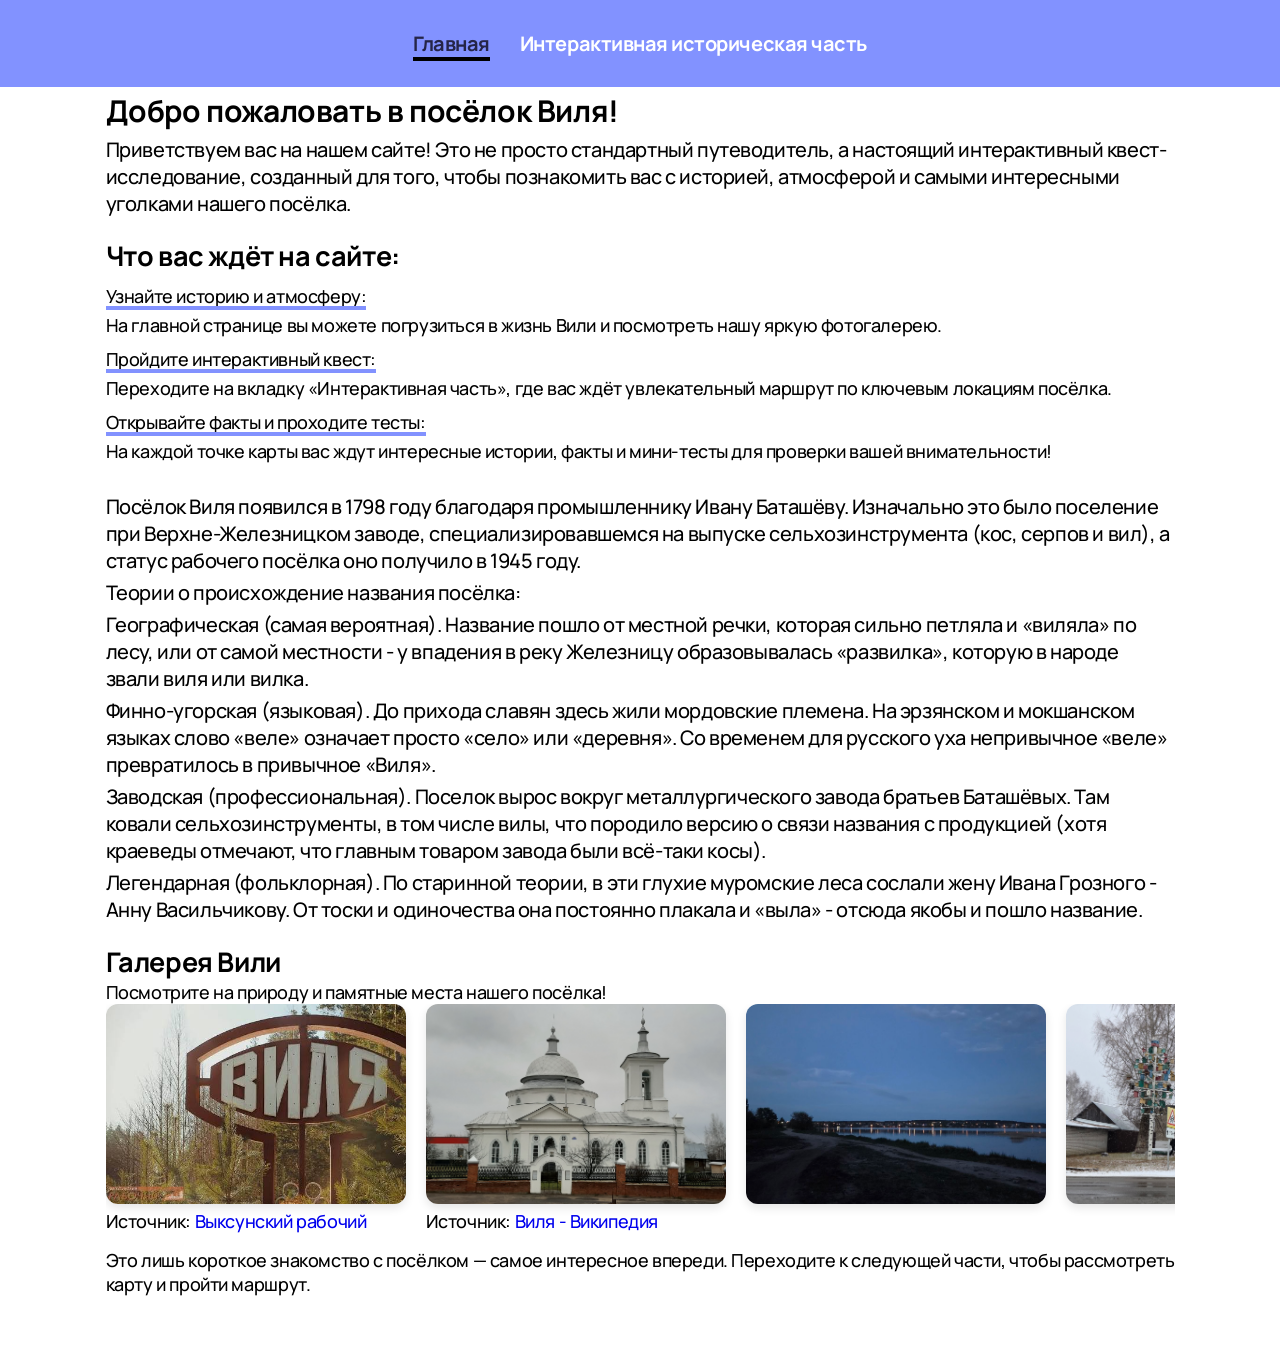
==== index.html @ 3fe9acee "final version" ====
<!DOCTYPE html>
<html lang="ru">
    <head>
        <meta charset="UTF-8">
        <meta name="viewport" content="width=device-width, initial-scale=1.0">
        <title>Главная Посёлок Виля</title>
        <link rel="stylesheet" href="style.css">
        <link rel="shortcut icon" href="logos/Group 1.png" type="image/x-icon">
        <link rel="preconnect" href="https://fonts.googleapis.com">
        <link rel="preconnect" href="https://fonts.gstatic.com" crossorigin>
        <link href="https://fonts.googleapis.com/css2?family=Manrope:wght@400;500;700&display=swap" rel="stylesheet">
    </head>
    <body>
        <header class="header1">
            <div class="header1__container">
                <nav class="header1__nav">
                    <ul class="header1__list">
                        <li>
                            <a class="header1__list-link active" href="index.html">Главная</a>
                        </li>
                        <li class="header1__list-item">
                            <a class="header1__list-link" href="quest.html">Интерактивная историческая часть</a>
                        </li> 
                    </ul>
                </nav>
            </div>
        </header>      
        <main>
            <section class="glav">
                <div class="glav__container">
                    <div class="vstup">
                        <h1>Добро пожаловать в посёлок Виля!</h1>
                        <p>Приветствуем вас на нашем сайте! Это не просто стандартный путеводитель, а настоящий интерактивный квест-исследование, созданный для того, чтобы познакомить вас с историей, атмосферой и самыми интересными уголками нашего посёлка.</p>
                    </div>
                    <h2 class="zagol">Что вас ждёт на сайте:</h2>
                    <ul class="opis">
                        <li>
                           <p class="znac">​Узнайте историю и атмосферу:</p>                            
                            <p>На главной странице вы можете погрузиться в жизнь Вили и посмотреть нашу яркую фотогалерею.</p>
                       </li>
                       <li>
                           <p class="znac">​Пройдите интерактивный квест:</p> 
                            <p>Переходите на вкладку «Интерактивная часть», где вас ждёт увлекательный маршрут по ключевым локациям посёлка.</p>
                        </li>
                        <li>
                            <p class="znac">Открывайте факты и проходите тесты:</p>
                            <p>На каждой точке карты вас ждут интересные истории, факты и мини-тесты для проверки вашей внимательности!</p>
                        </li>
                    </ul>
                    <div class="vstup">
                        <p>Посёлок Виля появился в 1798 году благодаря промышленнику Ивану Баташёву. Изначально это было поселение при Верхне-Железницком заводе, специализировавшемся на выпуске сельхозинструмента (кос, серпов и вил), а статус рабочего посёлка оно получило в 1945 году.</p>
                        <p>Теории о происхождение названия посёлка:</p>
                        <p>Географическая (самая вероятная). Название пошло от местной речки, которая сильно петляла и «виляла» по лесу, или от самой местности - у впадения в реку Железницу образовывалась «развилка», которую в народе звали виля или вилка.</p>
                        <p>Финно-угорская (языковая). До прихода славян здесь жили мордовские племена. На эрзянском и мокшанском языках слово «веле» означает просто «село» или «деревня». Со временем для русского уха непривычное «веле» превратилось в привычное «Виля».</p>
                        <p>Заводская (профессиональная). Поселок вырос вокруг металлургического завода братьев Баташёвых. Там ковали сельхозинструменты, в том числе вилы, что породило версию о связи названия с продукцией (хотя краеведы отмечают, что главным товаром завода были всё-таки косы).</p>
                        <p>Легендарная (фольклорная). По старинной теории, в эти глухие муромские леса сослали жену Ивана Грозного - Анну Васильчикову. От тоски и одиночества она постоянно плакала и «выла» - отсюда якобы и пошло название.</p>
                    </div>
                    <div class="gal">
                        <h2>Галерея Вили</h2>
                        <p>Посмотрите на природу и памятные места нашего посёлка!</p>
                    </div>
                </div>
                <div class="gallery__container">
                    <div class="gallery" id="galler">
                        <figure>
                            <img src="gallery/images.jpeg" alt="">
                            <figcaption>
                                Источник: <a href="https://vr-vyksa.ru/derevenki/vilskaya-letopis-ot-ery-kosy-do-epohi-interneta/">Выксунский рабочий</a>
                            </figcaption>
                        </figure>
                        <figure>
                            <img src="gallery/Никольская_церковь_(Виля).jpg" alt="" class="">
                                <figcaption>
                                    Источник: <a href="https://ru.wikipedia.org/wiki/%D0%92%D0%B8%D0%BB%D1%8F">Виля - Википедия</a>
                                </figcaption>
                        </figure>
                        <img src="gallery/photo_2026-11-17_16-24-00.jpg" alt="">
                        <img src="gallery/photo_2026-11-18_17-15-27.jpg" alt="">
                        <img src="gallery/photo_2026-11-19_18-27-49.jpg" alt="">
                        <img src="gallery/photo_2026-11-18_17-15-36.jpg" alt="">
                        <img src="gallery/photo_2026-11-19_18-28-01.jpg" alt="">
                    </div>
                </div>
                <div class="perehod__container">
                    <p>Это лишь короткое знакомство с посёлком — самое интересное впереди. Переходите к следующей части, чтобы рассмотреть карту и пройти маршрут.</p>
                </div>
            </section>
            <div id="lightbox" class="lightbox">
                <span class="lightbox__close">&times;</span>
                <img class="lightbox__img" src="" alt="">
            </div>
        </main>
        <script src="gallery.js"></script>
    </body>
</html>
---- style.css ----
:root {
    --vave: #8292FF;
}

html {
     scroll-padding: 100px;
     scroll-behavior: smooth;
}

* {

     margin: 0;
     padding: 0;
     box-sizing: border-box;
 }

 body {
     font-family: "Manrope", sans-serif;
 }

 .header1 {
     position: fixed;
     width: 100%;
     background: var(--vave);
     color: #fff;
     z-index: 999;
     top: 0;
     padding-block: 30px;

 }


 .header1__list {
     display: flex;
     justify-content: center;
     align-items: center;
     gap: clamp(15px, 4vw, 30px);
 }

  ul {
    list-style: none;
 }

 .header1__list-link {
     font-weight: 700;
     font-size: 20px;
     letter-spacing: -0.47px;
     color: #fff;
     transition: color 0.3s;
 }

 .header1__list-link.active {
     color: rgb(37, 37, 71);
     border-bottom: 4px solid black;
     padding-bottom: 0px ;
 }

  .header1__list-link:hover{
     color: rgb(37, 37, 71);
 }

 a {
     text-decoration: none;
 }

 [class*="__container"] {
     max-width: 1069px;
     margin-inline: auto;
 } 

.glav {
     padding-block: 70px ;
     padding-inline: 10px;
     font-weight: 500;
     font-size: 18px;
     letter-spacing: -0.40px;
}

.vstup {
     font-size: 20px;
     padding-block: 20px;
     display: flex;
     flex-direction: column;
     gap: 5px;
}
.opis {
     padding-block: 10px;
     display: flex;
     flex-direction: column;
     gap: 10px;
}

.znac {
    padding-bottom: 5px;
    position: relative;
    display: inline-block;
}

.znac::after{
    content: '';
    position: absolute;
    bottom: 3px;
    left: 0;
    width: 100%;
    border-bottom: 4px solid var(--vave);
}

.gallery__container {
    width: 100%;
    overflow-x: auto;
    padding-bottom: 15px;
    scrollbar-color: var(--vave) #f1f5f9;
}

.gallery {
    display: flex;
    gap: 20px;
    width: max-content;
}

.gallery img {
    width: 300px;
    height: 200px;
    object-fit: cover;
    border-radius: 12px;
    box-shadow: 0 4px 10px rgba(0, 0, 0, 0.1);
    cursor: pointer;
    transition: transform 0.3s ease;
}

.gallery img:hover {
    transform: scale(1.02);
}

.lightbox {
    display: none;
    position: fixed;
    top: 0;
    left: 0;
    width: 100%;
    height: 100%;
    background: rgba(0, 0, 0, 0.85);
    z-index: 1000;
    justify-content: center;
    align-items: center;
}

.lightbox.active {
    display: flex;
}

.lightbox__img {
    max-width: 85%;
    max-height: 85vh;
    border-radius: 12px;
    box-shadow: 0 10px 25px rgba(0, 0, 0, 0.5);
    object-fit: contain;
}

.lightbox__close {
    position: absolute;
    top: 20px;
    right: 30px;
    font-size: 40px;
    color: #fff;
    cursor: pointer;
    font-weight: bold;
}

.lightbox__close:hover {
    color: var(--vave);
}

.perehod {
    padding-block: 20px;
    display: flex;
}

.vyb {
    position: relative;
    padding-left: 3%;
    padding-bottom: 5px;
    border-bottom: 4px;
}

.vyb::after{
    content: '';
    position: absolute;
    bottom: 3px;
    left: 3%;
    width: 93%;
    border-bottom: 4px solid var(--vave);
}
.map {
    padding-block: 100px;
}
img.my-map {
    display: block;
    margin: 0 auto;
    width: 95%;
    height: auto;
}

.map p {
    font-size: 20px;
    font-weight: 500;
    margin-bottom: 20px;
}


.map_buttons {
    position: relative;
    width: 95%;
    max-width: 100%;
    margin: 0 auto;
}
.map_buttons .my-map {
    display: block;
    width: 100%;
    height: auto;
}

.map-btn {
    position: absolute;
    height: 20px;
    width: 20px;
    border-radius: 50%;
    background-color: var(--vave);
    border: 2px solid darkblue;
    cursor: pointer;
}

.map-btn--3 { 
    top: 15%;
    left: 45%;
}

.map-btn--2 {
    top: 62%;
    left: 46%;
}

.map-btn--1 {
    top: 88%;
    left: 46%;
}

.back-btn {
    background-color: var(--vave);
    margin-bottom: 16px;
    padding: 8px 14px;
    border-radius: 8px;
    cursor: pointer; 
    border: 2px solid;
}

.point-info {
    max-width: 600px;
    margin: 20px auto 0;
    padding: 16px;
    border-radius: 12px;
    background: rgba(255, 255, 255, 0.9);
}

.quiz-answers-btn {
    display: flex;
    flex-wrap: wrap;
    gap: 8px;
    margin-top: 10px;
}

.quiz-answers-btn button {
    padding: 8px 12px;
    border-radius: 8px;
    cursor: pointer;
    background-color: var(--vave);
    border: 2px solid #665e7a;
}

.start-quiz-btn{
    display: flex;
    flex-wrap: wrap;
    gap: 8px;
    margin-top: 10px;
    padding: 8px 12px;
    border-radius: 8px;
    cursor: pointer;
    background-color: var(--vave);
    border: 2px solid #665e7a;
}

.point-media {
    margin-bottom: 14px;
}

.point-photo {
    display: block;
    width: 100%;
    max-width: 480px;
    max-height: 320px;
    object-fit: cover;
    border-radius: 10px;
}

.photo-source {
    margin-top: 6px;
    font-size: 13px;
}

.photo-source a {
    color: inherit;
    text-decoration: underline;
}

.perehod {
     font-size: 20px;
     padding-block: 20px;
     display: flex;
     flex-direction: column;
     gap: 5px;
}

.qvstup {
    position: relative;
    padding-left: 3%;
    padding-bottom: 5px;
}
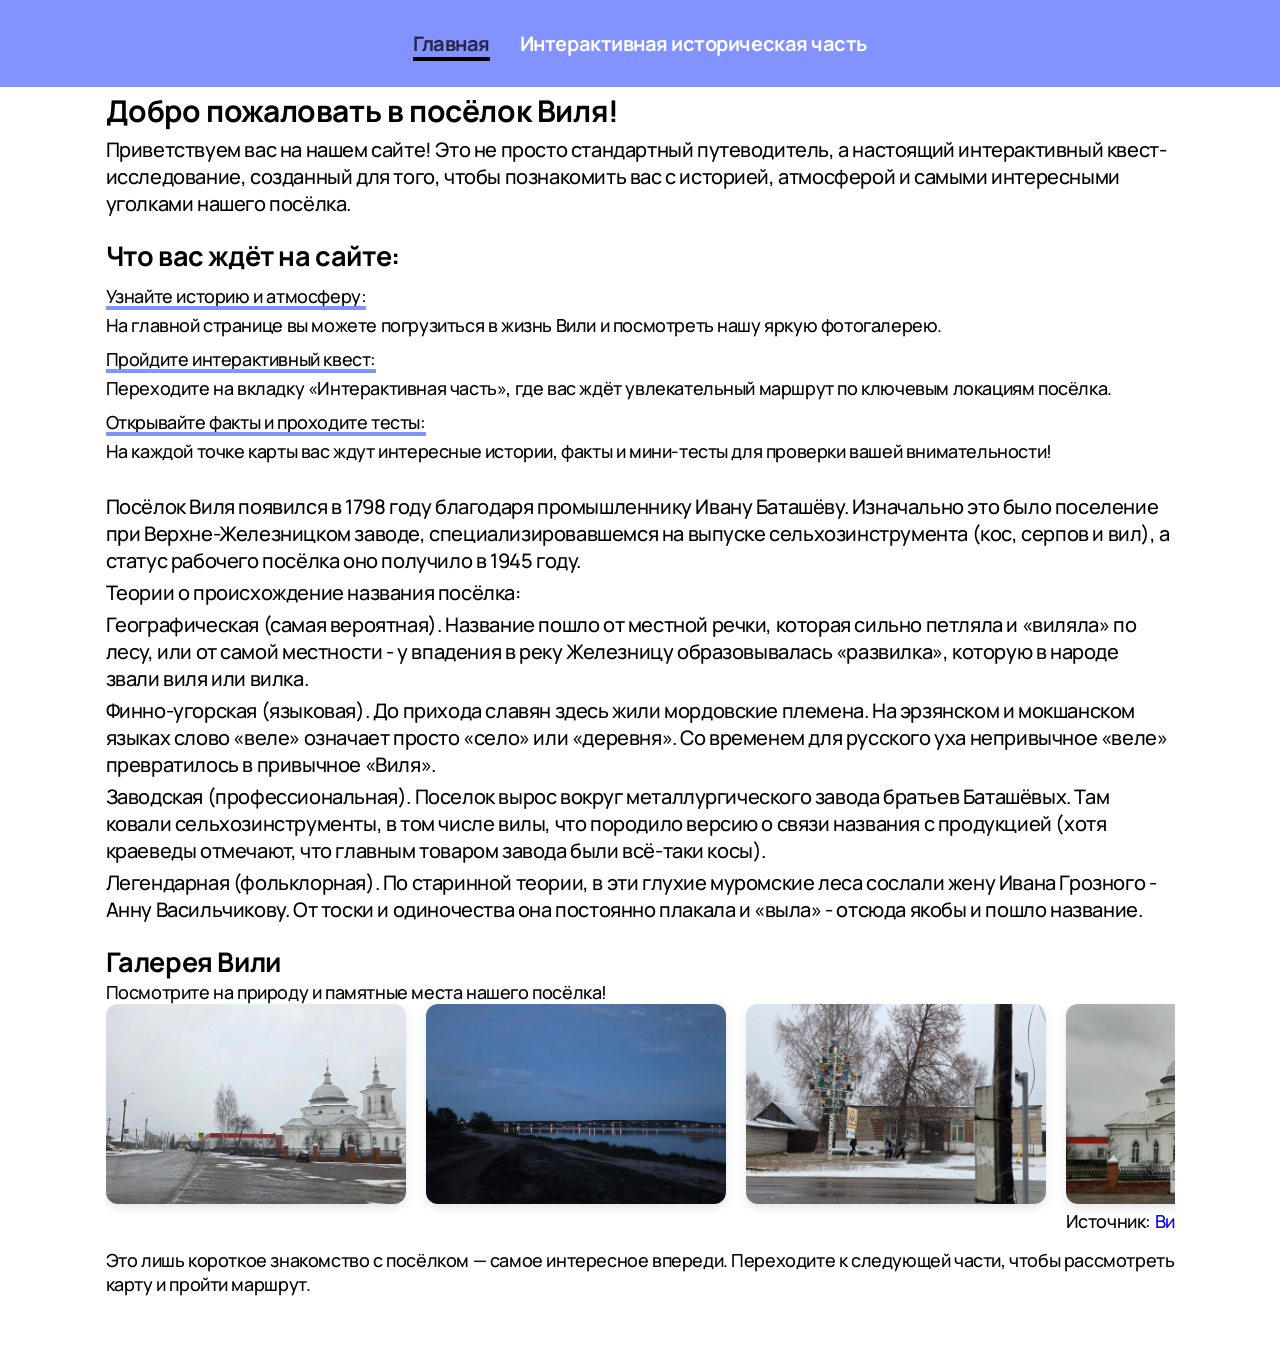
==== commit d4d0fc1c: "update gallery photo order" ====
--- a/index.html
+++ b/index.html
@@ -62,22 +62,22 @@
                 </div>
                 <div class="gallery__container">
                     <div class="gallery" id="galler">
+                        <img src="gallery/photo_2026-11-18_17-15-36.jpg" alt="">
+                        <img src="gallery/photo_2026-11-17_16-24-00.jpg" alt="">
+                        <img src="gallery/photo_2026-11-18_17-15-27.jpg" alt="">
+                        <figure>
+                            <img src="gallery/Никольская_церковь_(Виля).jpg" alt="" class="">
+                                <figcaption>
+                                    Источник: <a href="https://ru.wikipedia.org/wiki/%D0%92%D0%B8%D0%BB%D1%8F">Виля - Википедия</a>
+                                </figcaption>
+                        </figure>
+                        <img src="gallery/photo_2026-11-19_18-27-49.jpg" alt="">
                         <figure>
                             <img src="gallery/images.jpeg" alt="">
                             <figcaption>
                                 Источник: <a href="https://vr-vyksa.ru/derevenki/vilskaya-letopis-ot-ery-kosy-do-epohi-interneta/">Выксунский рабочий</a>
                             </figcaption>
                         </figure>
-                        <figure>
-                            <img src="gallery/Никольская_церковь_(Виля).jpg" alt="" class="">
-                                <figcaption>
-                                    Источник: <a href="https://ru.wikipedia.org/wiki/%D0%92%D0%B8%D0%BB%D1%8F">Виля - Википедия</a>
-                                </figcaption>
-                        </figure>
-                        <img src="gallery/photo_2026-11-17_16-24-00.jpg" alt="">
-                        <img src="gallery/photo_2026-11-18_17-15-27.jpg" alt="">
-                        <img src="gallery/photo_2026-11-19_18-27-49.jpg" alt="">
-                        <img src="gallery/photo_2026-11-18_17-15-36.jpg" alt="">
                         <img src="gallery/photo_2026-11-19_18-28-01.jpg" alt="">
                     </div>
                 </div>
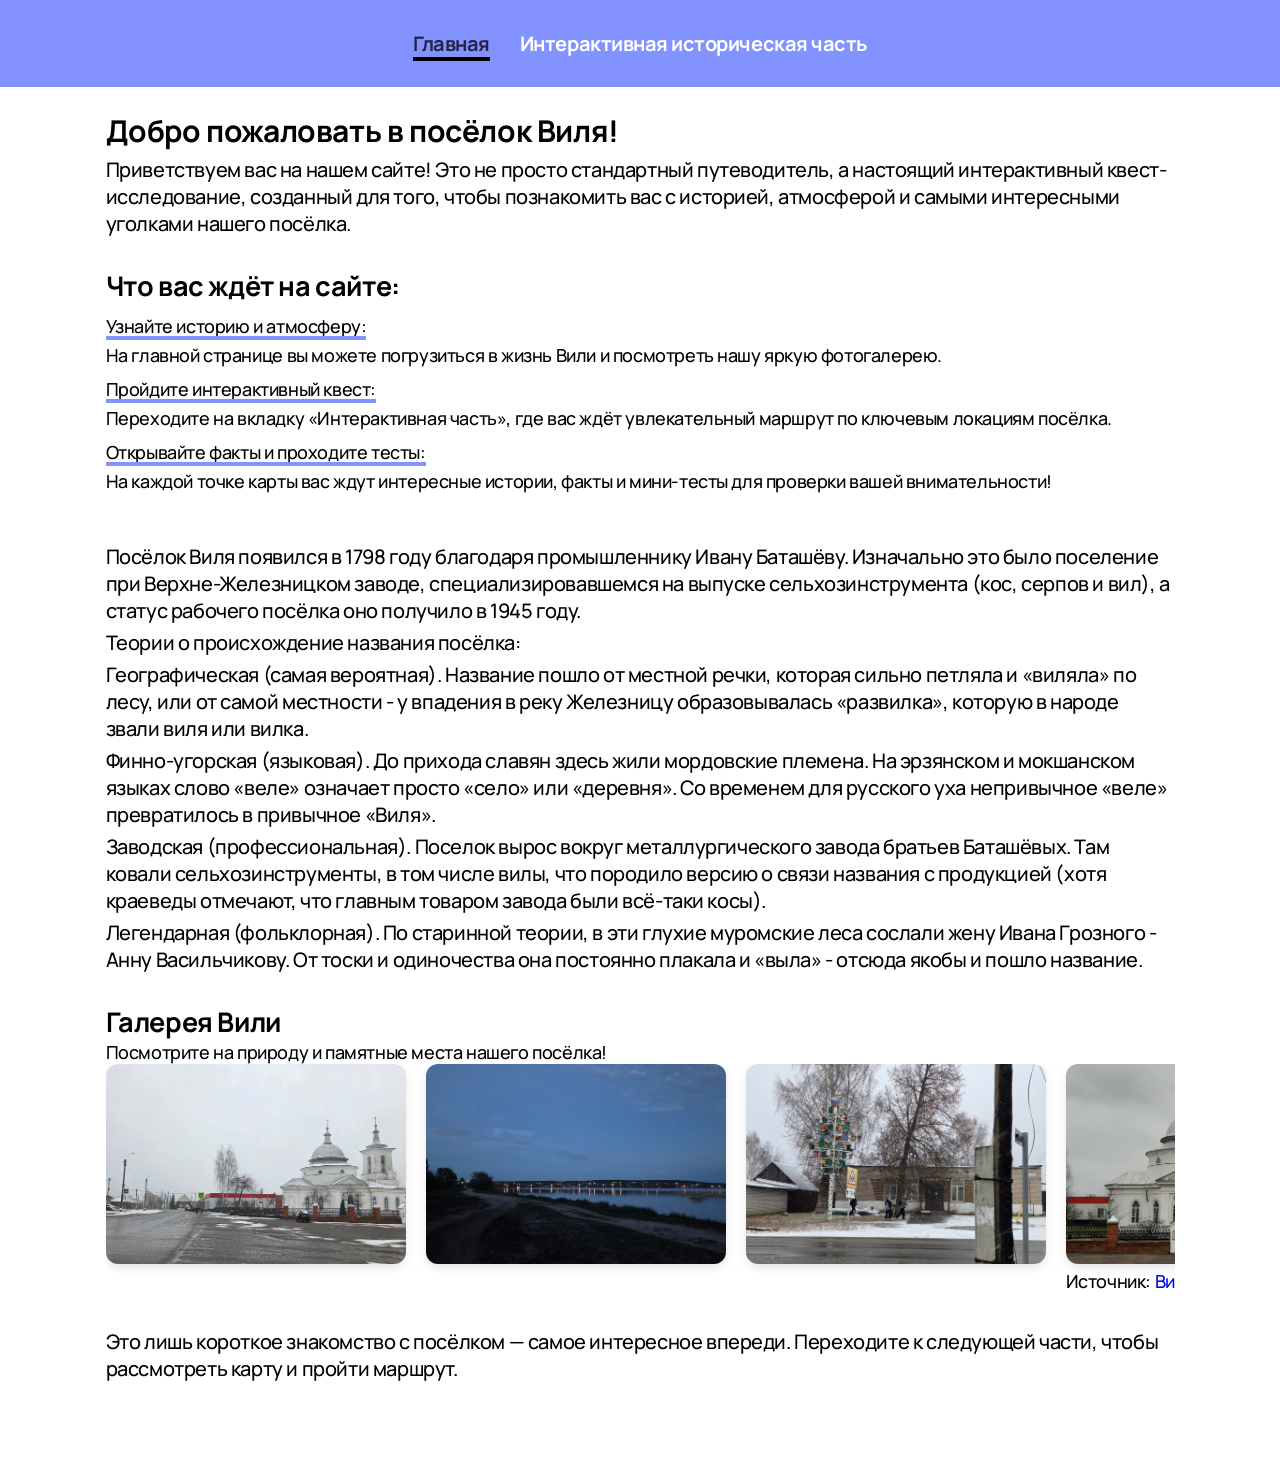
==== commit 125e5e1d: "fix" ====
--- a/index.html
+++ b/index.html
@@ -82,7 +82,7 @@
                     </div>
                 </div>
                 <div class="perehod__container">
-                    <p>Это лишь короткое знакомство с посёлком — самое интересное впереди. Переходите к следующей части, чтобы рассмотреть карту и пройти маршрут.</p>
+                    <p class="perehod">Это лишь короткое знакомство с посёлком — самое интересное впереди. Переходите к следующей части, чтобы рассмотреть карту и пройти маршрут.</p>
                 </div>
             </section>
             <div id="lightbox" class="lightbox">
--- a/style.css
+++ b/style.css
@@ -78,7 +78,8 @@
 
 .vstup {
      font-size: 20px;
-     padding-block: 20px;
+     padding-bottom: 30px;
+     padding-top: 40px;
      display: flex;
      flex-direction: column;
      gap: 5px;
@@ -192,7 +193,7 @@
     border-bottom: 4px solid var(--vave);
 }
 .map {
-    padding-block: 100px;
+    padding-block: 120px;
 }
 img.my-map {
     display: block;
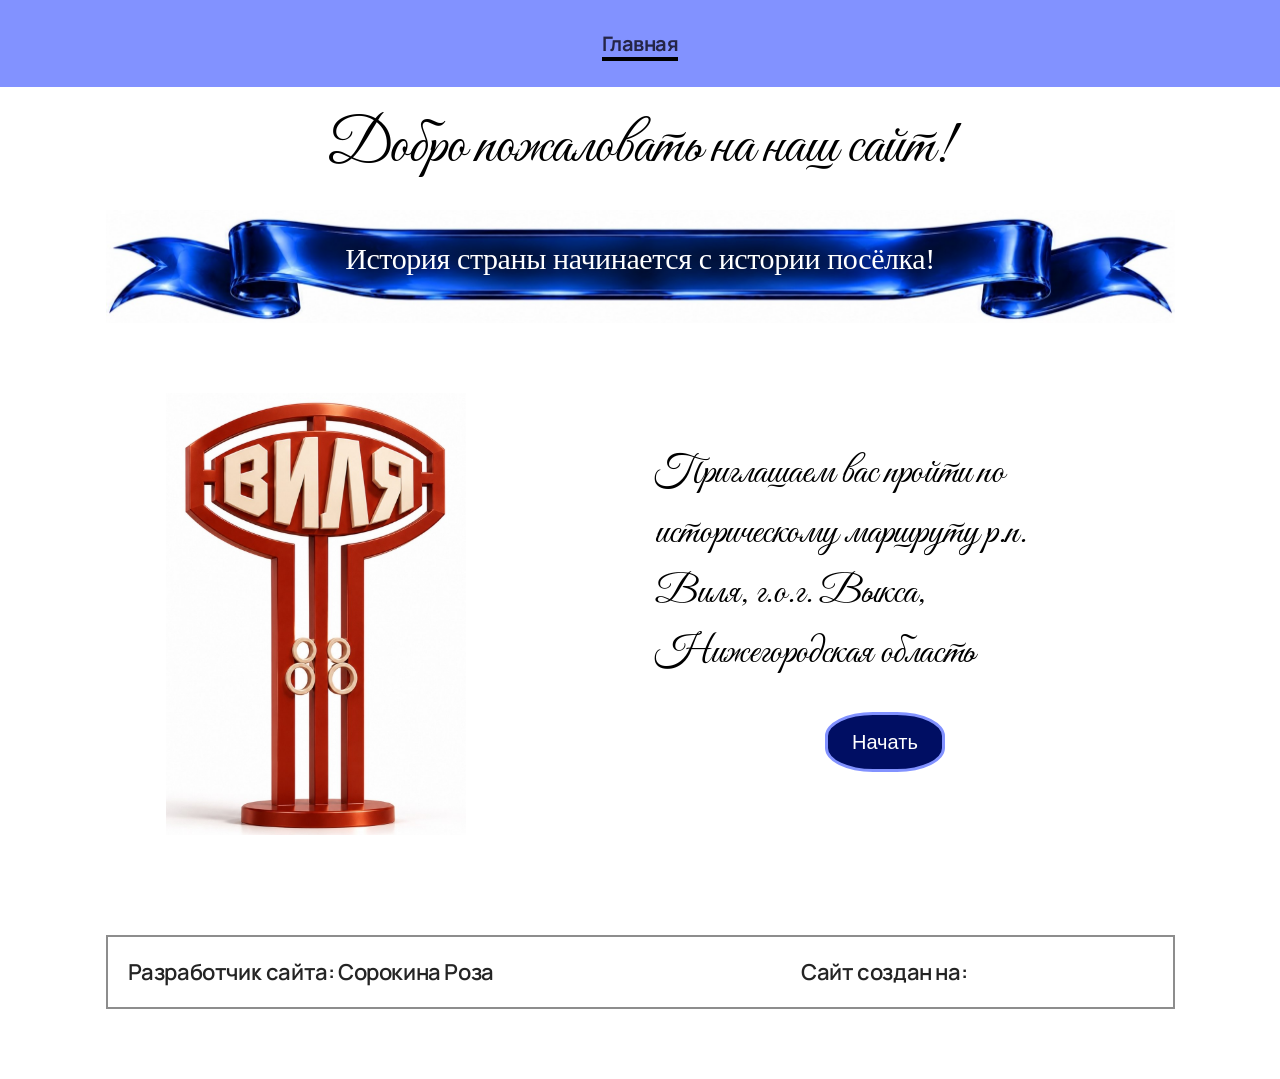
==== commit f4f8abd8: "white" ====
--- a/index.html
+++ b/index.html
@@ -8,7 +8,7 @@
         <link rel="shortcut icon" href="logos/Group 1.png" type="image/x-icon">
         <link rel="preconnect" href="https://fonts.googleapis.com">
         <link rel="preconnect" href="https://fonts.gstatic.com" crossorigin>
-        <link href="https://fonts.googleapis.com/css2?family=Manrope:wght@400;500;700&display=swap" rel="stylesheet">
+        <link href="https://fonts.googleapis.com/css2?family=Cormorant+Infant:ital,wght@0,300..700;1,300..700&family=Great+Vibes&family=Manrope:wght@200..800&family=Old+Standard+TT:ital,wght@0,400;0,700;1,400&display=swap" rel="stylesheet">
     </head>
     <body>
         <header class="header1">
@@ -18,9 +18,6 @@
                         <li>
                             <a class="header1__list-link active" href="index.html">Главная</a>
                         </li>
-                        <li class="header1__list-item">
-                            <a class="header1__list-link" href="quest.html">Интерактивная историческая часть</a>
-                        </li> 
                     </ul>
                 </nav>
             </div>
@@ -29,67 +26,27 @@
             <section class="glav">
                 <div class="glav__container">
                     <div class="vstup">
-                        <h1>Добро пожаловать в посёлок Виля!</h1>
-                        <p>Приветствуем вас на нашем сайте! Это не просто стандартный путеводитель, а настоящий интерактивный квест-исследование, созданный для того, чтобы познакомить вас с историей, атмосферой и самыми интересными уголками нашего посёлка.</p>
+                        <h1 class="vstupdobr">Добро пожаловать на наш сайт!</h1>
+                        <div class="cytat_block">
+                            <img src="gallery/photo_2026-11-25_17-27-34.jpg" alt="" class="cytat_img">
+                            <p class="cytat">История страны начинается с истории посёлка!</p>
+                        </div>
                     </div>
-                    <h2 class="zagol">Что вас ждёт на сайте:</h2>
-                    <ul class="opis">
-                        <li>
-                           <p class="znac">​Узнайте историю и атмосферу:</p>                            
-                            <p>На главной странице вы можете погрузиться в жизнь Вили и посмотреть нашу яркую фотогалерею.</p>
-                       </li>
-                       <li>
-                           <p class="znac">​Пройдите интерактивный квест:</p> 
-                            <p>Переходите на вкладку «Интерактивная часть», где вас ждёт увлекательный маршрут по ключевым локациям посёлка.</p>
-                        </li>
-                        <li>
-                            <p class="znac">Открывайте факты и проходите тесты:</p>
-                            <p>На каждой точке карты вас ждут интересные истории, факты и мини-тесты для проверки вашей внимательности!</p>
-                        </li>
-                    </ul>
-                    <div class="vstup">
-                        <p>Посёлок Виля появился в 1798 году благодаря промышленнику Ивану Баташёву. Изначально это было поселение при Верхне-Железницком заводе, специализировавшемся на выпуске сельхозинструмента (кос, серпов и вил), а статус рабочего посёлка оно получило в 1945 году.</p>
-                        <p>Теории о происхождение названия посёлка:</p>
-                        <p>Географическая (самая вероятная). Название пошло от местной речки, которая сильно петляла и «виляла» по лесу, или от самой местности - у впадения в реку Железницу образовывалась «развилка», которую в народе звали виля или вилка.</p>
-                        <p>Финно-угорская (языковая). До прихода славян здесь жили мордовские племена. На эрзянском и мокшанском языках слово «веле» означает просто «село» или «деревня». Со временем для русского уха непривычное «веле» превратилось в привычное «Виля».</p>
-                        <p>Заводская (профессиональная). Поселок вырос вокруг металлургического завода братьев Баташёвых. Там ковали сельхозинструменты, в том числе вилы, что породило версию о связи названия с продукцией (хотя краеведы отмечают, что главным товаром завода были всё-таки косы).</p>
-                        <p>Легендарная (фольклорная). По старинной теории, в эти глухие муромские леса сослали жену Ивана Грозного - Анну Васильчикову. От тоски и одиночества она постоянно плакала и «выла» - отсюда якобы и пошло название.</p>
+                    <div class="perehod">
+                        <img src="gallery/photo_2026-11-25_17-35-12.jpg" alt="" class="stela">
+                        <div class="nachat">
+                            <p class="prigl">Приглашаем вас пройти по историческому маршруту р.п. Виля, г.о.г. Выкса, Нижегородская область</p>
+                            <button type="button" class="btn-nachat">Начать</button>
+                        </div>
                     </div>
-                    <div class="gal">
-                        <h2>Галерея Вили</h2>
-                        <p>Посмотрите на природу и памятные места нашего посёлка!</p>
+                    <div class="author__container">
+                        <div class="author">
+                            <p>   Разработчик сайта: Сорокина Роза</p>
+                            <P>Сайт создан на:</P>
+                        </div>
                     </div>
                 </div>
-                <div class="gallery__container">
-                    <div class="gallery" id="galler">
-                        <img src="gallery/photo_2026-11-18_17-15-36.jpg" alt="">
-                        <img src="gallery/photo_2026-11-17_16-24-00.jpg" alt="">
-                        <img src="gallery/photo_2026-11-18_17-15-27.jpg" alt="">
-                        <figure>
-                            <img src="gallery/Никольская_церковь_(Виля).jpg" alt="" class="">
-                                <figcaption>
-                                    Источник: <a href="https://ru.wikipedia.org/wiki/%D0%92%D0%B8%D0%BB%D1%8F">Виля - Википедия</a>
-                                </figcaption>
-                        </figure>
-                        <img src="gallery/photo_2026-11-19_18-27-49.jpg" alt="">
-                        <figure>
-                            <img src="gallery/images.jpeg" alt="">
-                            <figcaption>
-                                Источник: <a href="https://vr-vyksa.ru/derevenki/vilskaya-letopis-ot-ery-kosy-do-epohi-interneta/">Выксунский рабочий</a>
-                            </figcaption>
-                        </figure>
-                        <img src="gallery/photo_2026-11-19_18-28-01.jpg" alt="">
-                    </div>
-                </div>
-                <div class="perehod__container">
-                    <p class="perehod">Это лишь короткое знакомство с посёлком — самое интересное впереди. Переходите к следующей части, чтобы рассмотреть карту и пройти маршрут.</p>
-                </div>
             </section>
-            <div id="lightbox" class="lightbox">
-                <span class="lightbox__close">&times;</span>
-                <img class="lightbox__img" src="" alt="">
-            </div>
         </main>
-        <script src="gallery.js"></script>
     </body>
 </html>
--- a/style.css
+++ b/style.css
@@ -13,6 +13,12 @@
      padding: 0;
      box-sizing: border-box;
  }
+
+ .marck-script-regular {
+  font-family: "Marck Script", cursive;
+  font-weight: 400;
+  font-style: normal;
+}
 
  body {
      font-family: "Manrope", sans-serif;
@@ -84,6 +90,101 @@
      flex-direction: column;
      gap: 5px;
 }
+
+.vstupdobr {
+    font-size: 60px;
+    font-family: "Great Vibes", cursive;
+    font-weight: 500;
+    font-style: normal;
+    margin: 0 auto;
+}
+
+.cytat_block {
+    font-size: 30px;
+    padding-block: 20px;
+    font-weight: 500;
+    width: 100%;
+    max-width: 100%;
+    position: relative;
+    display: inline-block;
+    margin: 0 auto;
+
+}
+
+.cytat_img {
+    display: block;
+    width: 100%;
+    max-height: 180px;
+    object-fit: contain;
+}
+
+.cytat {
+    font-family: "Old Standard";
+    position: absolute;
+    top: 47%;
+    left: 50%;
+    transform: translate(-50%, -60%);
+    margin: 0 auto;
+    white-space: nowrap;
+    color: #fff;
+}
+
+.perehod {
+    display: flex;
+    padding-inline: 60px;
+    gap: 20%;
+    margin-bottom: 80px;
+}
+
+.perehod img {
+    width: 100%;
+    max-width: 300px;
+    height: auto;
+    object-fit: contain;
+    display: block;
+}
+
+.nachat {
+    padding-block: 50px;
+    display: flex;
+    flex-direction: column;
+    align-items: flex-start;
+    gap: 16px;
+    max-width: 460px;
+}
+
+.prigl {
+    font-family: "Great Vibes", sans-serif;
+    font-size: 40px;
+    font-weight: 500;
+    margin: 0;
+    line-height: 1.5;
+}
+
+.btn-nachat {
+    display: inline-block;
+    cursor: pointer;
+    border-radius: 40%;
+    background: #000e63;
+    border: 3px solid var(--vave);
+    color: #fff;
+    height: 60px;
+    width: 120px;
+    margin: auto;
+    font-size: 20px;
+       
+}
+
+.author { 
+    padding: 20px;
+    font-size: 22px;
+    font-weight: 600;
+    color: #242424;
+    display: flex;
+    gap: 30%;
+    border: 2px solid #8d8d8d ;
+}
+
 .opis {
      padding-block: 10px;
      display: flex;
@@ -104,72 +205,6 @@
     left: 0;
     width: 100%;
     border-bottom: 4px solid var(--vave);
-}
-
-.gallery__container {
-    width: 100%;
-    overflow-x: auto;
-    padding-bottom: 15px;
-    scrollbar-color: var(--vave) #f1f5f9;
-}
-
-.gallery {
-    display: flex;
-    gap: 20px;
-    width: max-content;
-}
-
-.gallery img {
-    width: 300px;
-    height: 200px;
-    object-fit: cover;
-    border-radius: 12px;
-    box-shadow: 0 4px 10px rgba(0, 0, 0, 0.1);
-    cursor: pointer;
-    transition: transform 0.3s ease;
-}
-
-.gallery img:hover {
-    transform: scale(1.02);
-}
-
-.lightbox {
-    display: none;
-    position: fixed;
-    top: 0;
-    left: 0;
-    width: 100%;
-    height: 100%;
-    background: rgba(0, 0, 0, 0.85);
-    z-index: 1000;
-    justify-content: center;
-    align-items: center;
-}
-
-.lightbox.active {
-    display: flex;
-}
-
-.lightbox__img {
-    max-width: 85%;
-    max-height: 85vh;
-    border-radius: 12px;
-    box-shadow: 0 10px 25px rgba(0, 0, 0, 0.5);
-    object-fit: contain;
-}
-
-.lightbox__close {
-    position: absolute;
-    top: 20px;
-    right: 30px;
-    font-size: 40px;
-    color: #fff;
-    cursor: pointer;
-    font-weight: bold;
-}
-
-.lightbox__close:hover {
-    color: var(--vave);
 }
 
 .perehod {
@@ -313,16 +348,5 @@
     text-decoration: underline;
 }
 
-.perehod {
-     font-size: 20px;
-     padding-block: 20px;
-     display: flex;
-     flex-direction: column;
-     gap: 5px;
-}
-
-.qvstup {
-    position: relative;
-    padding-left: 3%;
-    padding-bottom: 5px;
-}+
+
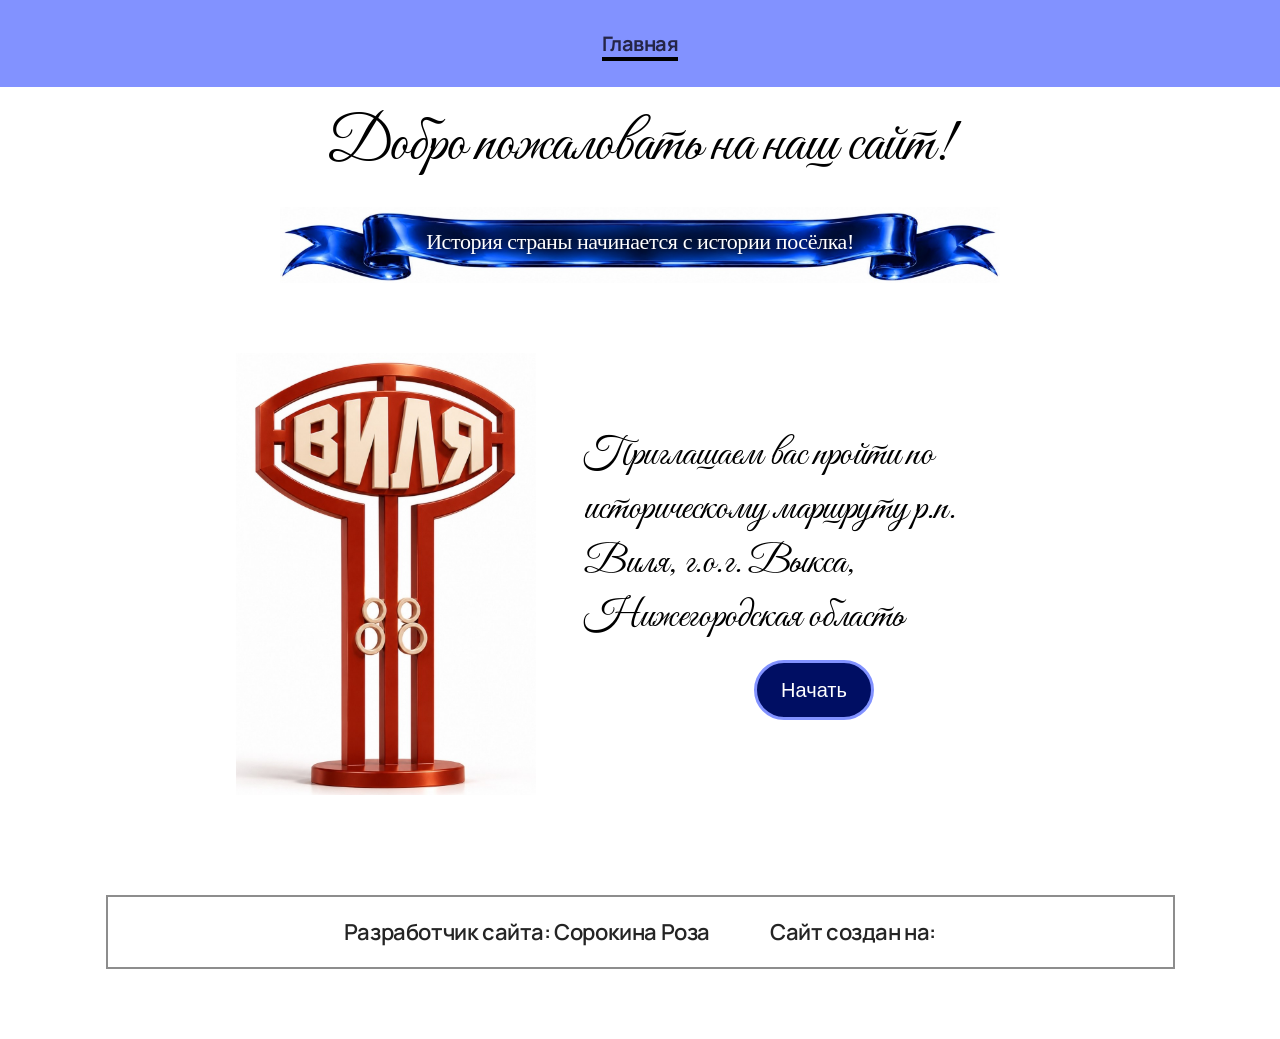
==== commit 368fe2e7: "chek" ====
--- a/index.html
+++ b/index.html
@@ -36,12 +36,12 @@
                         <img src="gallery/photo_2026-11-25_17-35-12.jpg" alt="" class="stela">
                         <div class="nachat">
                             <p class="prigl">Приглашаем вас пройти по историческому маршруту р.п. Виля, г.о.г. Выкса, Нижегородская область</p>
-                            <button type="button" class="btn-nachat">Начать</button>
+                            <button type="button" class="btn-nachat" onclick="window.location.href='quest.html'">Начать</button>
                         </div>
                     </div>
                     <div class="author__container">
                         <div class="author">
-                            <p>   Разработчик сайта: Сорокина Роза</p>
+                            <p>Разработчик сайта: Сорокина Роза</p>
                             <P>Сайт создан на:</P>
                         </div>
                     </div>
--- a/style.css
+++ b/style.css
@@ -92,23 +92,23 @@
 }
 
 .vstupdobr {
-    font-size: 60px;
+    font-size: clamp(32px, 5vw, 60px);
     font-family: "Great Vibes", cursive;
+    text-align: center;
     font-weight: 500;
     font-style: normal;
     margin: 0 auto;
+    line-height: 1.2;
 }
 
 .cytat_block {
-    font-size: 30px;
     padding-block: 20px;
     font-weight: 500;
-    width: 100%;
-    max-width: 100%;
+    width: 94%;
+    max-width: 720px;
     position: relative;
-    display: inline-block;
+    display: block;
     margin: 0 auto;
-
 }
 
 .cytat_img {
@@ -119,20 +119,25 @@
 }
 
 .cytat {
-    font-family: "Old Standard";
+    font-family: "Old Standard", serif;
+    font-size: clamp(11px, 2vw, 22px);
     position: absolute;
     top: 47%;
     left: 50%;
-    transform: translate(-50%, -60%);
-    margin: 0 auto;
+    transform: translate(-50%, -50%);
+    margin: 0;
     white-space: nowrap;
     color: #fff;
+    text-align: center;
+    text-shadow: 0 1px 4px rgba(0, 0, 0, 0.45);
 }
 
 .perehod {
     display: flex;
+    align-items: center;
+    justify-content: center;
     padding-inline: 60px;
-    gap: 20%;
+    gap: 48px;
     margin-bottom: 80px;
 }
 
@@ -155,34 +160,80 @@
 
 .prigl {
     font-family: "Great Vibes", sans-serif;
-    font-size: 40px;
+    font-size: clamp(24px, 3.5vw, 40px);
     font-weight: 500;
     margin: 0;
-    line-height: 1.5;
+    line-height: 1.35;
 }
 
 .btn-nachat {
     display: inline-block;
     cursor: pointer;
-    border-radius: 40%;
+    border-radius: 30px;
     background: #000e63;
-    border: 3px solid var(--vave);
+    border: 3px solid var(--vave, #000e63);
     color: #fff;
     height: 60px;
     width: 120px;
-    margin: auto;
+    margin: 0 auto;
     font-size: 20px;
-       
-}
-
-.author { 
+}
+
+.author {
     padding: 20px;
-    font-size: 22px;
+    font-size: clamp(15px, 2vw, 22px);
     font-weight: 600;
     color: #242424;
     display: flex;
-    gap: 30%;
-    border: 2px solid #8d8d8d ;
+    flex-wrap: wrap;
+    justify-content: center;
+    gap: 24px 60px;
+    border: 2px solid #8d8d8d;
+    text-align: center;
+}
+
+@media (max-width: 768px) {
+    .cytat_block {
+        width: 96%;
+        padding-block: 12px;
+    }
+
+    .cytat {
+        white-space: normal;
+        width: 74%;
+        font-size: 11px;
+        line-height: 1.15;
+    }
+
+    .perehod {
+        flex-direction: column;
+        padding-inline: 16px;
+        padding-block: 24px;
+        gap: 20px;
+        margin-bottom: 48px;
+    }
+
+    .perehod img {
+        max-width: 220px;
+    }
+
+    .nachat {
+        padding-block: 10px;
+        align-items: center;
+        text-align: center;
+        max-width: 100%;
+    }
+
+    .prigl {
+        font-size: 24px;
+        line-height: 1.3;
+    }
+
+    .author {
+        padding: 16px;
+        gap: 12px;
+        font-size: 16px;
+    }
 }
 
 .opis {
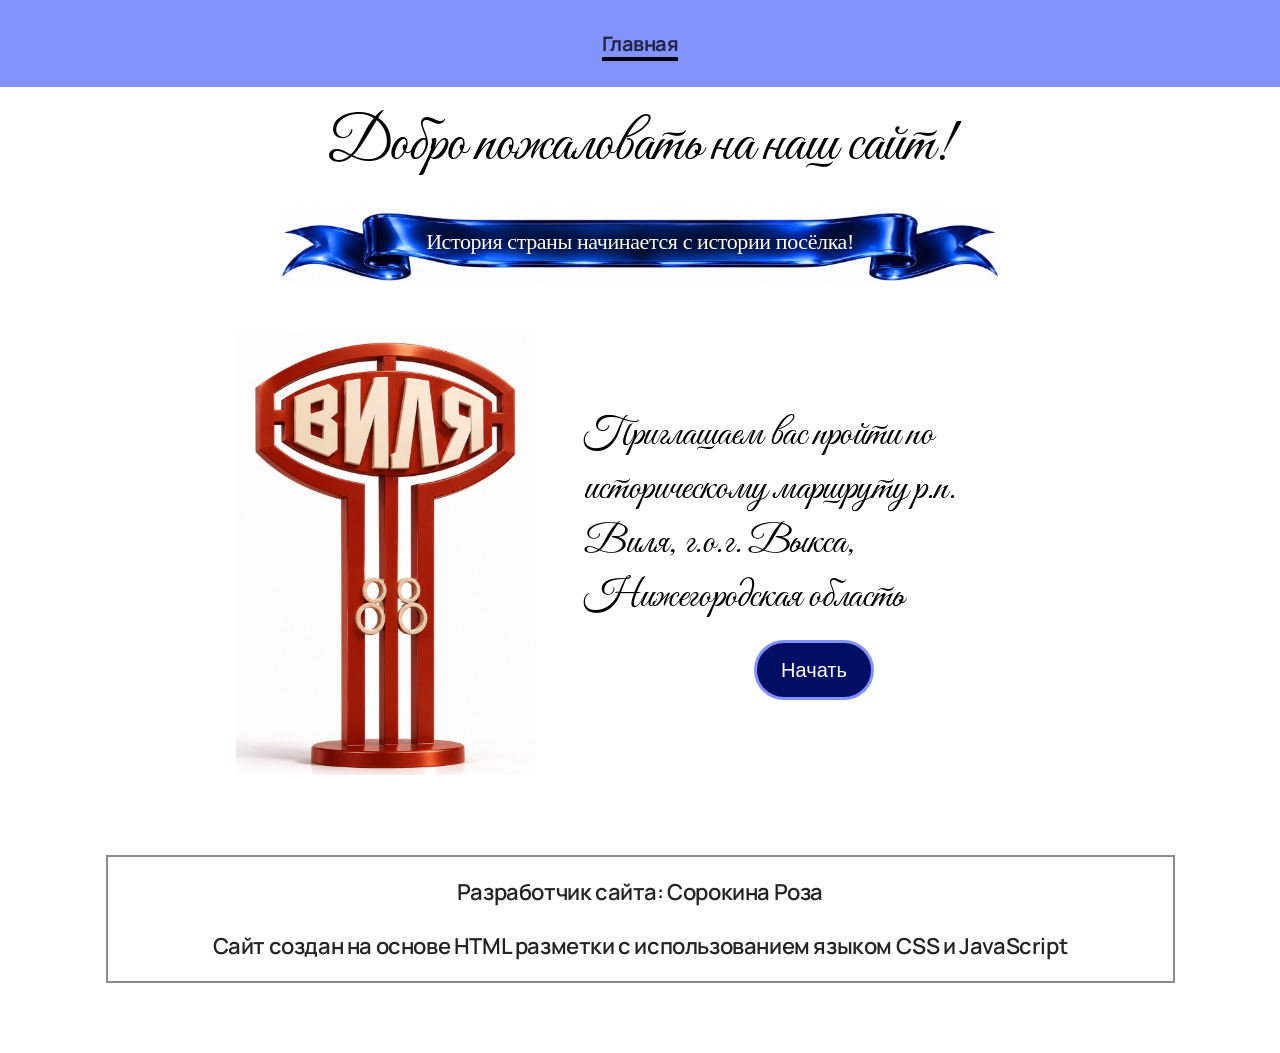
==== commit 9050acaa: "another" ====
--- a/index.html
+++ b/index.html
@@ -42,7 +42,7 @@
                     <div class="author__container">
                         <div class="author">
                             <p>Разработчик сайта: Сорокина Роза</p>
-                            <P>Сайт создан на:</P>
+                            <P>Сайт создан на основе HTML разметки с использованием языком CSS и JavaScript</P>
                         </div>
                     </div>
                 </div>
--- a/style.css
+++ b/style.css
@@ -236,168 +236,117 @@
     }
 }
 
-.opis {
+.nachalo {
      padding-block: 10px;
      display: flex;
      flex-direction: column;
      gap: 10px;
 }
 
-.znac {
-    padding-bottom: 5px;
-    position: relative;
-    display: inline-block;
-}
-
-.znac::after{
-    content: '';
-    position: absolute;
-    bottom: 3px;
-    left: 0;
+.story {
+    padding: 20 px;
+    font-weight: 600;
+    font-family: 'Manrope';
+    font-size: 18px;
+}
+ 
+.nachalo {
+  padding-top: 20px;
+  width: 100%;
+  margin: 0 auto 6%;
+  line-height: 1.5;
+}
+
+.nachalo p {
+  width: 100%;
+  margin: 0 0 2.5%;
+}
+
+.nachalo h2 {
+    color: #00072e;
+    background-color:#cacaca ;
+    padding: 20px;
+    border: 2px solid var(--vave);
+    border-radius: 10px;
+    font-family: "Cormorant Infant", serif;
+    font-size: 26px;
+}
+
+.story img {
+  display: block;
+  width: 45%;
+  max-width: 100%;
+  height: auto;
+  margin: 3% auto 4%;
+  border-radius: 12px;
+}
+
+.routes-block {
+  width: 100%;
+  margin-top: 5%;
+}
+
+.routes-heading {
+  width: 100%;
+  text-align: center;
+  font-family: "Cormorant Infant", serif;
+  font-size: clamp(24px, 3vw, 34px);
+  margin: 0 0 24px;
+}
+
+.routes-row {
+  display: flex;
+  justify-content: space-between;
+  align-items: stretch;
+  gap: 20px;
+  width: 100%;
+}
+
+.route-box {
+  width: 32%;
+  padding: 18px 16px;
+  box-sizing: border-box;
+  border: 2px solid #000e63;
+  border-radius: 16px;
+  display: flex;
+  flex-direction: column;
+  align-items: center;
+  text-align: center;
+}
+
+.route-box__img {
+  width: 100%;
+  object-fit: cover;
+  border-radius: 10px;
+  display: block;
+  margin-bottom: 14px;
+}
+
+.route-box__title {
+  font-family: "Cormorant Infant", serif;
+  font-size: clamp(20px, 2.2vw, 25px);
+  margin: 0 0 16px;
+}
+
+.route-box__btn {
+  margin-top: auto;
+  display: inline-block;
+  padding: 10px 20px;
+  background: #000e63;
+  color: #fff;
+  text-decoration: none;
+  border-radius: 25px;
+  font-size: 15px;
+}
+
+@media (max-width: 768px) {
+  .routes-row {
+    flex-direction: column;
+    gap: 16px;
+  }
+
+  .route-box {
     width: 100%;
-    border-bottom: 4px solid var(--vave);
-}
-
-.perehod {
-    padding-block: 20px;
-    display: flex;
-}
-
-.vyb {
-    position: relative;
-    padding-left: 3%;
-    padding-bottom: 5px;
-    border-bottom: 4px;
-}
-
-.vyb::after{
-    content: '';
-    position: absolute;
-    bottom: 3px;
-    left: 3%;
-    width: 93%;
-    border-bottom: 4px solid var(--vave);
-}
-.map {
-    padding-block: 120px;
-}
-img.my-map {
-    display: block;
-    margin: 0 auto;
-    width: 95%;
-    height: auto;
-}
-
-.map p {
-    font-size: 20px;
-    font-weight: 500;
-    margin-bottom: 20px;
-}
-
-
-.map_buttons {
-    position: relative;
-    width: 95%;
-    max-width: 100%;
-    margin: 0 auto;
-}
-.map_buttons .my-map {
-    display: block;
-    width: 100%;
-    height: auto;
-}
-
-.map-btn {
-    position: absolute;
-    height: 20px;
-    width: 20px;
-    border-radius: 50%;
-    background-color: var(--vave);
-    border: 2px solid darkblue;
-    cursor: pointer;
-}
-
-.map-btn--3 { 
-    top: 15%;
-    left: 45%;
-}
-
-.map-btn--2 {
-    top: 62%;
-    left: 46%;
-}
-
-.map-btn--1 {
-    top: 88%;
-    left: 46%;
-}
-
-.back-btn {
-    background-color: var(--vave);
-    margin-bottom: 16px;
-    padding: 8px 14px;
-    border-radius: 8px;
-    cursor: pointer; 
-    border: 2px solid;
-}
-
-.point-info {
-    max-width: 600px;
-    margin: 20px auto 0;
-    padding: 16px;
-    border-radius: 12px;
-    background: rgba(255, 255, 255, 0.9);
-}
-
-.quiz-answers-btn {
-    display: flex;
-    flex-wrap: wrap;
-    gap: 8px;
-    margin-top: 10px;
-}
-
-.quiz-answers-btn button {
-    padding: 8px 12px;
-    border-radius: 8px;
-    cursor: pointer;
-    background-color: var(--vave);
-    border: 2px solid #665e7a;
-}
-
-.start-quiz-btn{
-    display: flex;
-    flex-wrap: wrap;
-    gap: 8px;
-    margin-top: 10px;
-    padding: 8px 12px;
-    border-radius: 8px;
-    cursor: pointer;
-    background-color: var(--vave);
-    border: 2px solid #665e7a;
-}
-
-.point-media {
-    margin-bottom: 14px;
-}
-
-.point-photo {
-    display: block;
-    width: 100%;
-    max-width: 480px;
-    max-height: 320px;
-    object-fit: cover;
-    border-radius: 10px;
-}
-
-.photo-source {
-    margin-top: 6px;
-    font-size: 13px;
-}
-
-.photo-source a {
-    color: inherit;
-    text-decoration: underline;
-}
-
-
-
+  }
+}
+
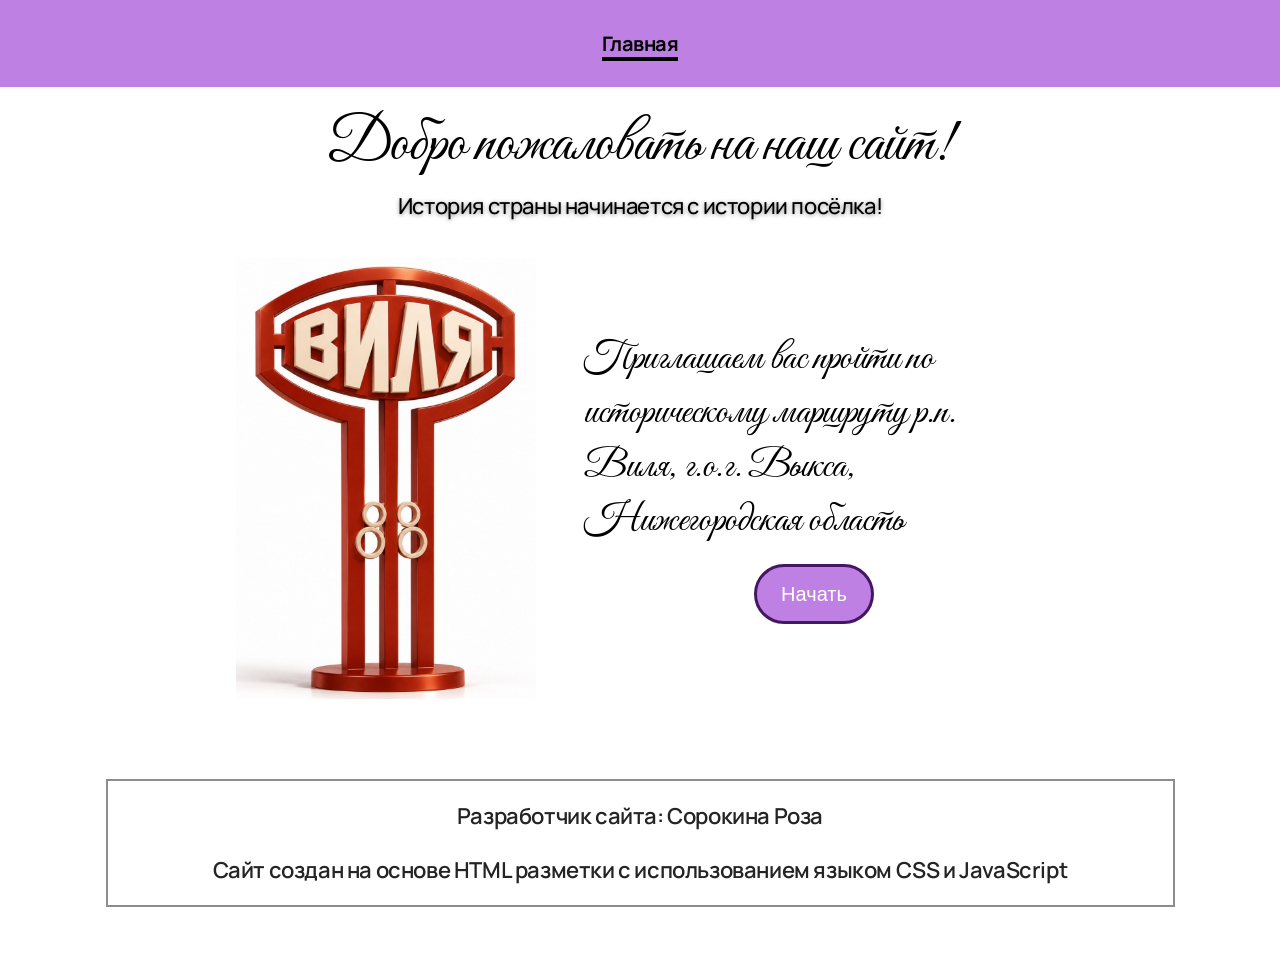
==== commit 81c689d3: "fix mis" ====
--- a/index.html
+++ b/index.html
@@ -28,7 +28,6 @@
                     <div class="vstup">
                         <h1 class="vstupdobr">Добро пожаловать на наш сайт!</h1>
                         <div class="cytat_block">
-                            <img src="gallery/photo_2026-11-25_17-27-34.jpg" alt="" class="cytat_img">
                             <p class="cytat">История страны начинается с истории посёлка!</p>
                         </div>
                     </div>
--- a/style.css
+++ b/style.css
@@ -1,5 +1,5 @@
 :root {
-    --vave: #8292FF;
+    --vave: #be80e2;
 }
 
 html {
@@ -56,13 +56,13 @@
  }
 
  .header1__list-link.active {
-     color: rgb(37, 37, 71);
+     color: rgb(0, 0, 0);
      border-bottom: 4px solid black;
      padding-bottom: 0px ;
  }
 
   .header1__list-link:hover{
-     color: rgb(37, 37, 71);
+     color: rgb(196, 196, 196);
  }
 
  a {
@@ -111,15 +111,8 @@
     margin: 0 auto;
 }
 
-.cytat_img {
-    display: block;
-    width: 100%;
-    max-height: 180px;
-    object-fit: contain;
-}
-
 .cytat {
-    font-family: "Old Standard", serif;
+    font-family: "Manrope", serif;
     font-size: clamp(11px, 2vw, 22px);
     position: absolute;
     top: 47%;
@@ -127,7 +120,6 @@
     transform: translate(-50%, -50%);
     margin: 0;
     white-space: nowrap;
-    color: #fff;
     text-align: center;
     text-shadow: 0 1px 4px rgba(0, 0, 0, 0.45);
 }
@@ -170,8 +162,8 @@
     display: inline-block;
     cursor: pointer;
     border-radius: 30px;
-    background: #000e63;
-    border: 3px solid var(--vave, #000e63);
+    background: var(--vave);
+    border: 3px solid  #441763;
     color: #fff;
     height: 60px;
     width: 120px;
@@ -263,10 +255,10 @@
 }
 
 .nachalo h2 {
-    color: #00072e;
-    background-color:#cacaca ;
+    color: #18002e;
+    background-color:#d9ece2 ;
     padding: 20px;
-    border: 2px solid var(--vave);
+    border: 2px solid #320061;
     border-radius: 10px;
     font-family: "Cormorant Infant", serif;
     font-size: 26px;
@@ -306,7 +298,7 @@
   width: 32%;
   padding: 18px 16px;
   box-sizing: border-box;
-  border: 2px solid #000e63;
+  border: 2px solid #3f0063;
   border-radius: 16px;
   display: flex;
   flex-direction: column;
@@ -332,7 +324,7 @@
   margin-top: auto;
   display: inline-block;
   padding: 10px 20px;
-  background: #000e63;
+  background: #410075;
   color: #fff;
   text-decoration: none;
   border-radius: 25px;
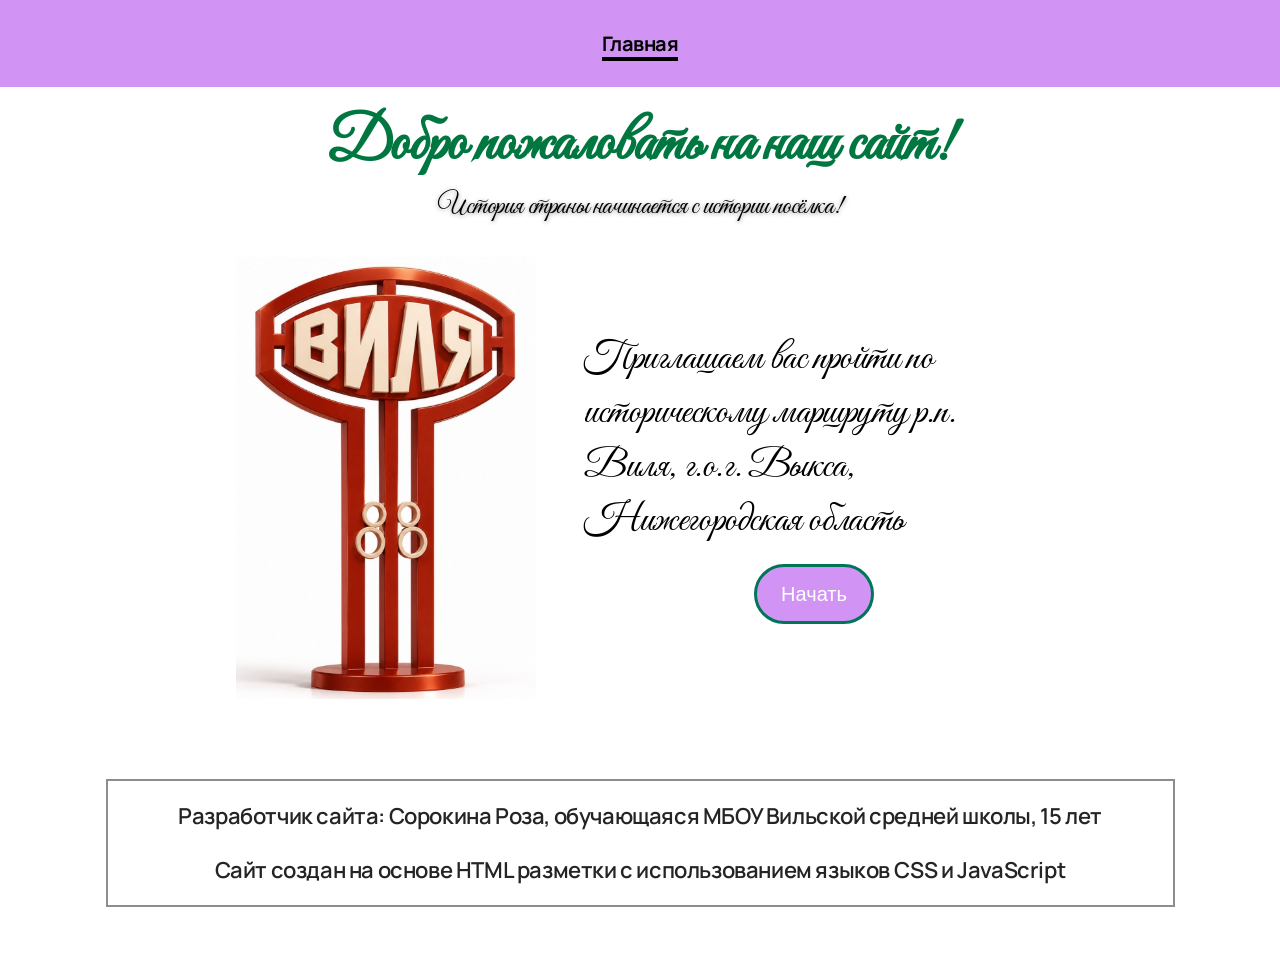
==== commit 93747f20: "another" ====
--- a/index.html
+++ b/index.html
@@ -40,8 +40,8 @@
                     </div>
                     <div class="author__container">
                         <div class="author">
-                            <p>Разработчик сайта: Сорокина Роза</p>
-                            <P>Сайт создан на основе HTML разметки с использованием языком CSS и JavaScript</P>
+                            <p>Разработчик сайта: Сорокина Роза, обучающаяся МБОУ Вильской средней школы, 15 лет</p>
+                            <P>Сайт создан на основе HTML разметки с использованием языков CSS и JavaScript</P>
                         </div>
                     </div>
                 </div>
--- a/style.css
+++ b/style.css
@@ -1,5 +1,5 @@
 :root {
-    --vave: #be80e2;
+    --vave: #d194f5;
 }
 
 html {
@@ -95,10 +95,11 @@
     font-size: clamp(32px, 5vw, 60px);
     font-family: "Great Vibes", cursive;
     text-align: center;
-    font-weight: 500;
+    font-weight: 600;
     font-style: normal;
     margin: 0 auto;
     line-height: 1.2;
+    color: #007740;
 }
 
 .cytat_block {
@@ -112,8 +113,8 @@
 }
 
 .cytat {
-    font-family: "Manrope", serif;
-    font-size: clamp(11px, 2vw, 22px);
+    font-family: "Great Vibes", serif;
+    font-size: clamp(14px, 4vw, 28px);
     position: absolute;
     top: 47%;
     left: 50%;
@@ -163,7 +164,7 @@
     cursor: pointer;
     border-radius: 30px;
     background: var(--vave);
-    border: 3px solid  #441763;
+    border: 3px solid  #017558;
     color: #fff;
     height: 60px;
     width: 120px;
@@ -255,10 +256,10 @@
 }
 
 .nachalo h2 {
-    color: #18002e;
+    color: #1d0038;
     background-color:#d9ece2 ;
     padding: 20px;
-    border: 2px solid #320061;
+    border: 2px solid #530d96;
     border-radius: 10px;
     font-family: "Cormorant Infant", serif;
     font-size: 26px;
